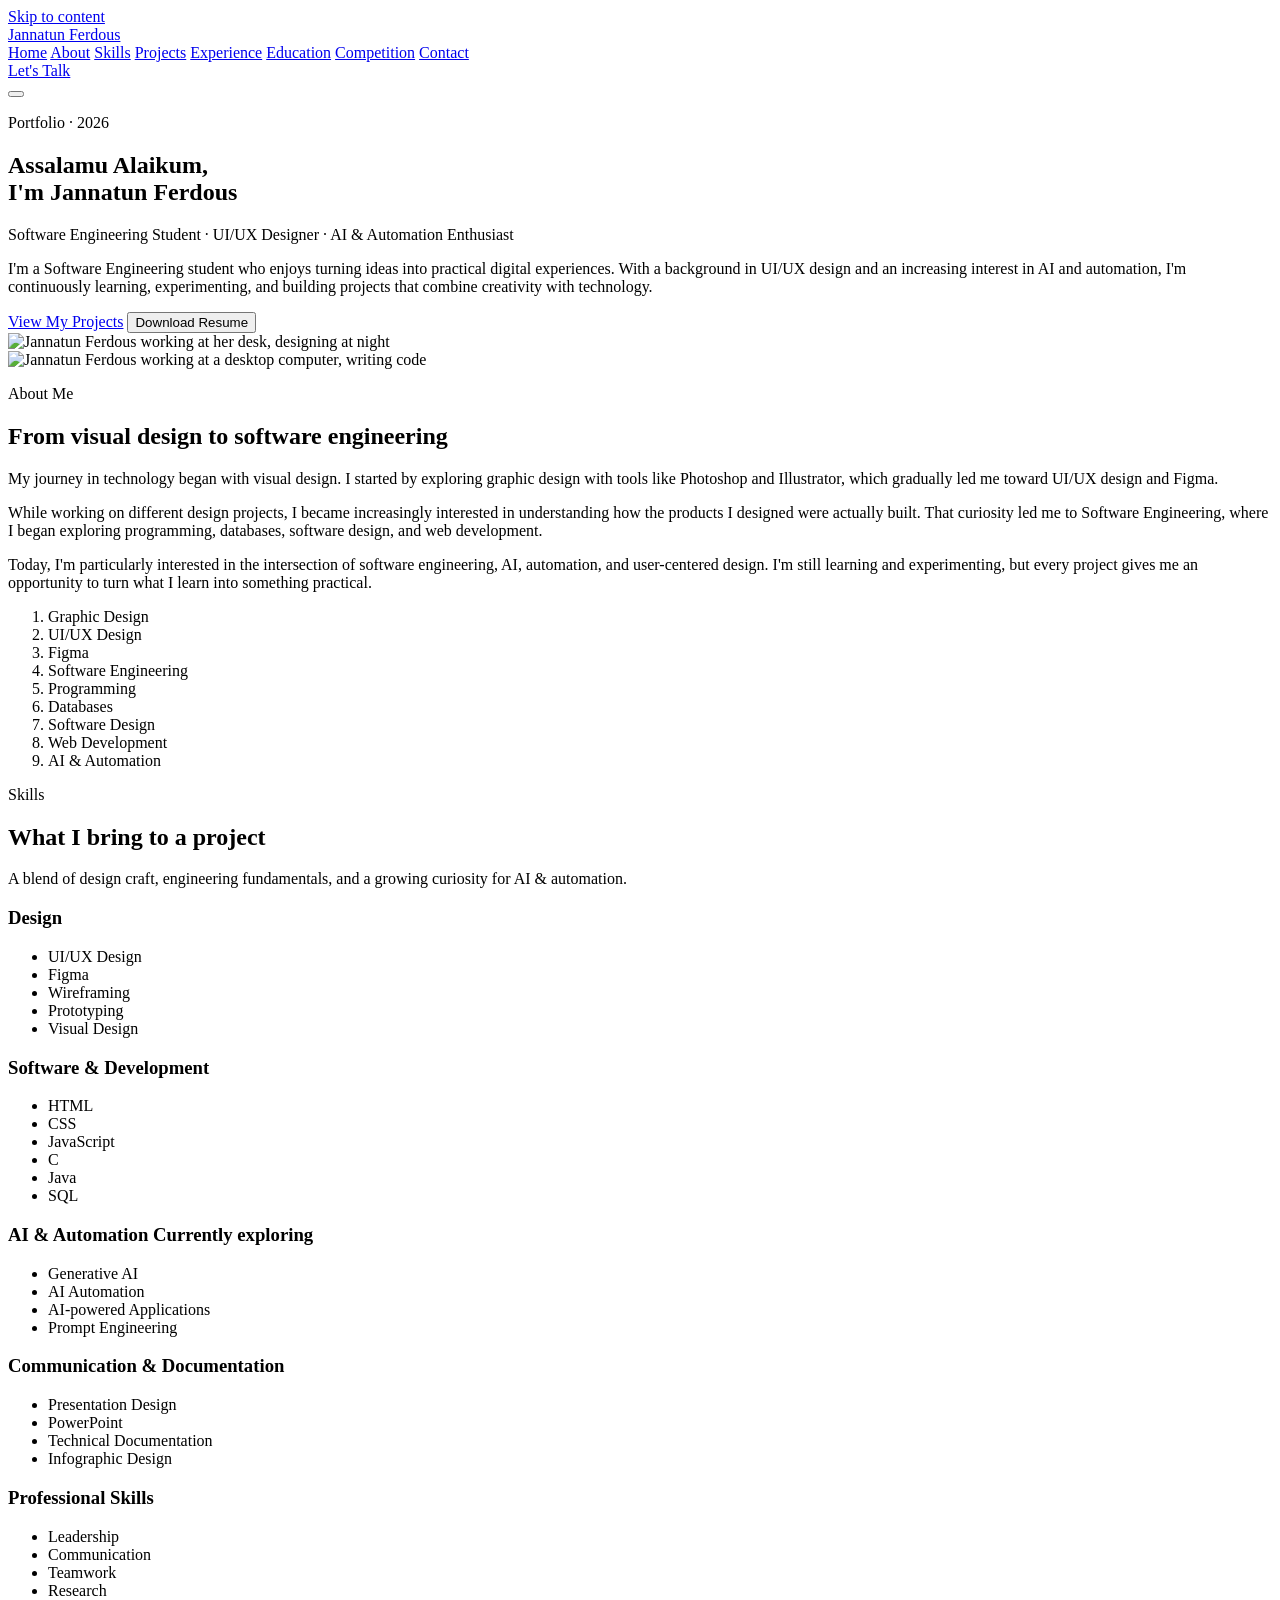
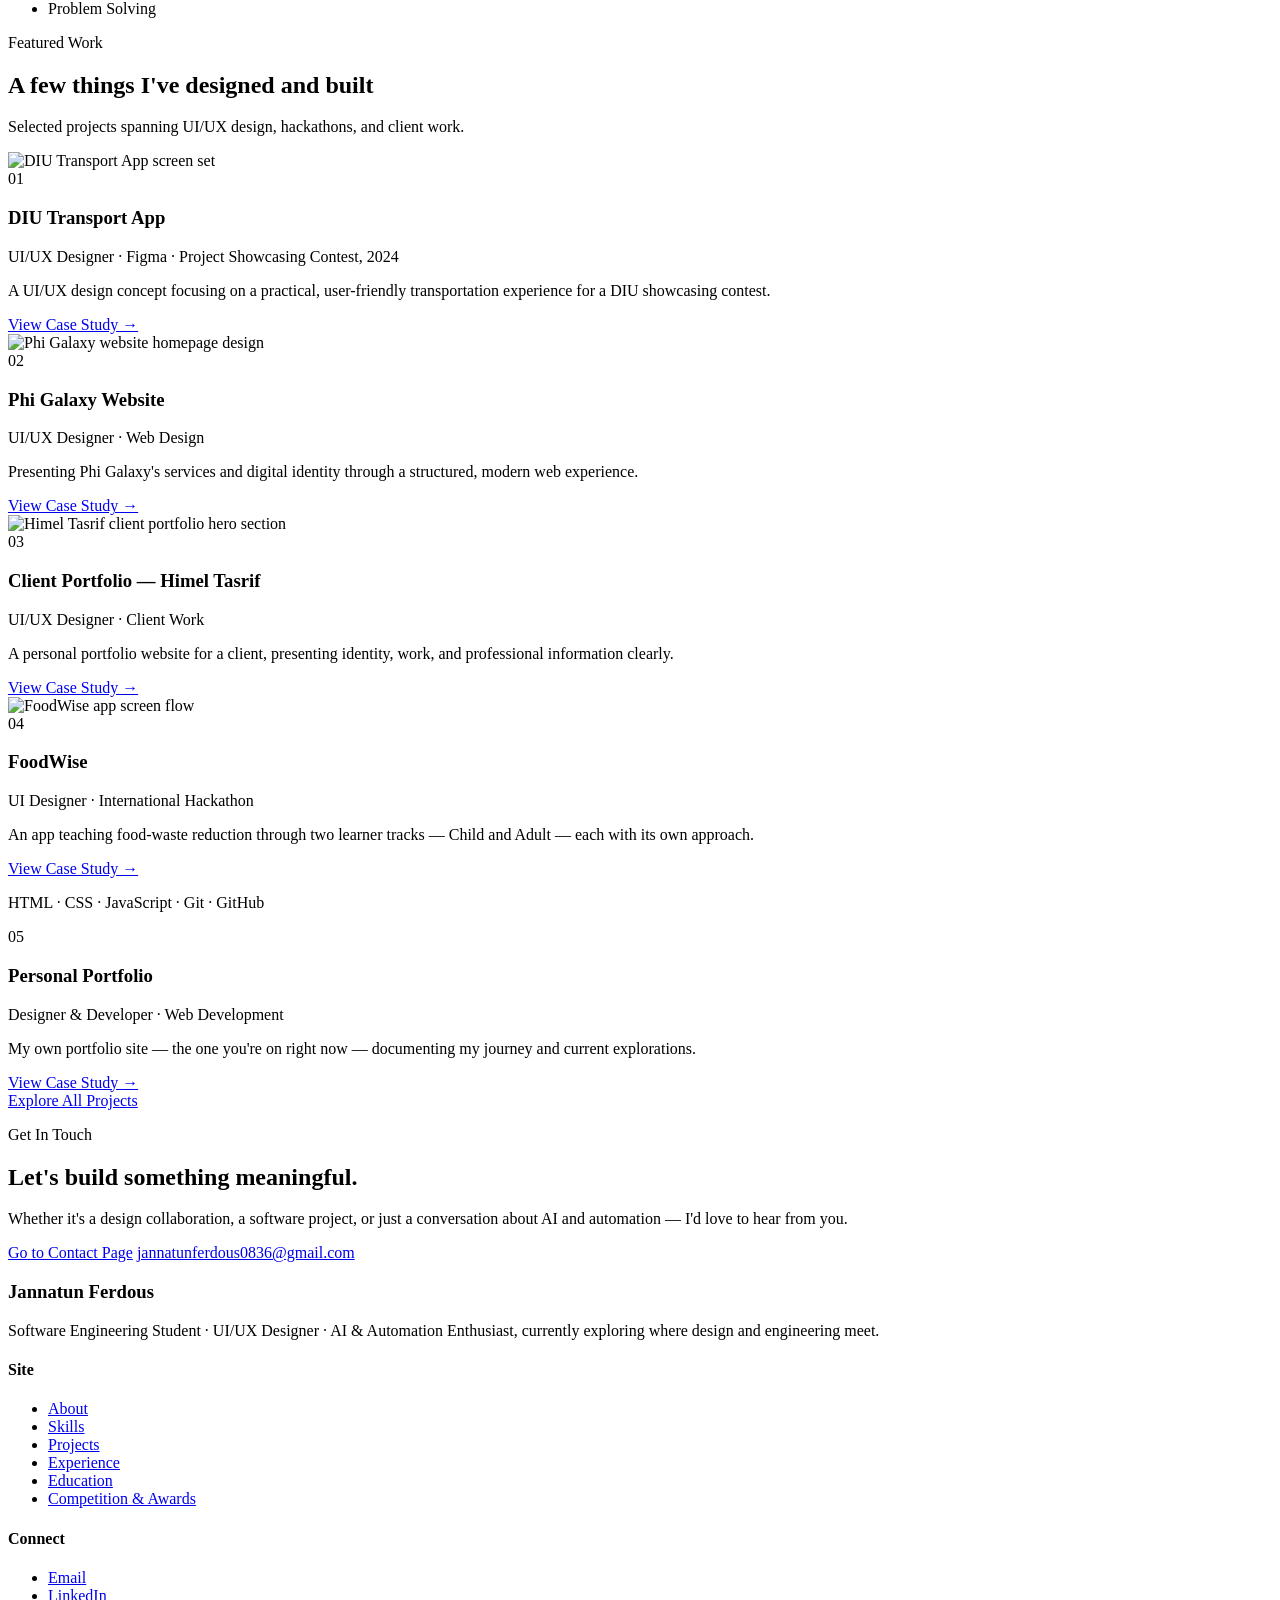
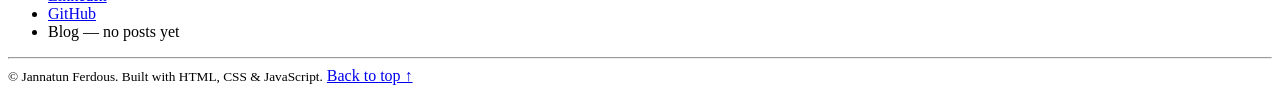
==== index.html @ 32eac489 "Add semantic HTML structure for all pages" ====
<!DOCTYPE html>
<html lang="en">
<head>
<meta charset="UTF-8">
<meta name="viewport" content="width=device-width, initial-scale=1.0">
<title>Jannatun Ferdous — Software Engineering Student &amp; UI/UX Designer</title>
<meta name="description" content="Portfolio of Jannatun Ferdous — Software Engineering student, UI/UX designer, and AI &amp; automation enthusiast. Explore projects, experience, and education.">
<link rel="icon" href="data:,">
<link rel="preconnect" href="https://fonts.googleapis.com">
<link rel="preconnect" href="https://fonts.gstatic.com" crossorigin>
<link href="https://fonts.googleapis.com/css2?family=Fraunces:opsz,wght@9..144,400;9..144,500;9..144,600;9..144,700&family=Inter:wght@400;500;600;700&display=swap" rel="stylesheet">
<!-- <link rel="stylesheet" href="css/tokens.css"> -->
<!-- <link rel="stylesheet" href="css/base.css"> -->
<!-- <link rel="stylesheet" href="css/nav-footer.css"> -->
<!-- <link rel="stylesheet" href="css/home.css"> -->
</head>
<body>
<a class="skip-link" href="#main">Skip to content</a>

<header class="site-nav">
  <div class="nav-inner">
    <a class="nav-brand" href="index.html">
      <span class="moon-mark" aria-hidden="true"></span>
      Jannatun Ferdous
    </a>
    <nav class="nav-links" id="nav-links" aria-label="Primary">
      <a href="index.html" aria-current="page">Home</a>
      <a href="index.html#about">About</a>
      <a href="index.html#skills">Skills</a>
      <a href="pages/projects.html">Projects</a>
      <a href="pages/experience.html">Experience</a>
      <a href="pages/education.html">Education</a>
      <a href="pages/competition.html">Competition</a>
      <a href="pages/contact.html">Contact</a>
    </nav>
    <div class="nav-cta">
      <a class="btn btn-primary" href="pages/contact.html">Let's Talk</a>
    </div>
    <button class="nav-toggle" aria-expanded="false" aria-controls="nav-links" aria-label="Toggle menu">
      <span></span>
    </button>
  </div>
</header>

<main id="main">

  <!-- ============ HERO ============ -->
  <section class="hero">
    <div class="hero-glow" aria-hidden="true"></div>
    <div class="container hero-grid">
      <div class="hero-copy">
        <p class="eyebrow" data-reveal>Portfolio · 2026</p>
        <h1 data-reveal>
          Assalamu Alaikum,<br>
          I'm <span class="hero-name">Jannatun Ferdous</span>
        </h1>
        <p class="hero-title" data-reveal>
          Software Engineering Student <span class="dot" aria-hidden="true">·</span>
          UI/UX Designer <span class="dot" aria-hidden="true">·</span>
          AI &amp; Automation Enthusiast
        </p>
        <p class="hero-intro" data-reveal>
          I'm a Software Engineering student who enjoys turning ideas into practical digital
          experiences. With a background in UI/UX design and an increasing interest in AI and
          automation, I'm continuously learning, experimenting, and building projects that
          combine creativity with technology.
        </p>
        <div class="hero-cta" data-reveal>
          <a class="btn btn-primary" href="pages/projects.html">View My Projects</a>
          <button class="btn btn-secondary is-disabled" type="button" aria-disabled="true" title="Resume coming soon">
            Download Resume
          </button>
        </div>
      </div>
      <div class="hero-visual" data-reveal>
        <div class="hero-frame">
          <img src="assets/images/profile/hero-portrait.jpg" alt="Jannatun Ferdous working at her desk, designing at night">
        </div>
        <div class="hero-orbit" aria-hidden="true">
          <span class="phase phase-new"></span>
          <span class="phase phase-crescent"></span>
          <span class="phase phase-half"></span>
          <span class="phase phase-full"></span>
        </div>
      </div>
    </div>
  </section>

  <!-- ============ ABOUT ============ -->
  <section id="about" class="section-pad about">
    <div class="container about-grid">
      <div class="about-visual" data-reveal>
        <div class="about-frame">
          <img src="assets/images/profile/about-portrait.jpg" alt="Jannatun Ferdous working at a desktop computer, writing code">
        </div>
      </div>
      <div class="about-copy">
        <p class="eyebrow" data-reveal>About Me</p>
        <h2 data-reveal>From visual design to software engineering</h2>
        <p class="lede" data-reveal>
          My journey in technology began with visual design. I started by exploring graphic
          design with tools like Photoshop and Illustrator, which gradually led me toward
          UI/UX design and Figma.
        </p>
        <p data-reveal>
          While working on different design projects, I became increasingly interested in
          understanding how the products I designed were actually built. That curiosity led
          me to Software Engineering, where I began exploring programming, databases,
          software design, and web development.
        </p>
        <p data-reveal>
          Today, I'm particularly interested in the intersection of software engineering, AI,
          automation, and user-centered design. I'm still learning and experimenting, but
          every project gives me an opportunity to turn what I learn into something practical.
        </p>

        <ol class="journey-path" aria-label="My learning journey" data-reveal>
          <li>Graphic Design</li>
          <li>UI/UX Design</li>
          <li>Figma</li>
          <li>Software Engineering</li>
          <li>Programming</li>
          <li>Databases</li>
          <li>Software Design</li>
          <li>Web Development</li>
          <li>AI &amp; Automation</li>
        </ol>
      </div>
    </div>
  </section>

  <!-- ============ SKILLS ============ -->
  <section id="skills" class="section-pad skills">
    <div class="container">
      <div class="section-head" data-reveal>
        <p class="eyebrow">Skills</p>
        <h2>What I bring to a project</h2>
        <p>A blend of design craft, engineering fundamentals, and a growing curiosity for AI &amp; automation.</p>
      </div>

      <div class="skills-grid">
        <article class="skill-card card" data-reveal>
          <h3>Design</h3>
          <ul class="skill-tags">
            <li>UI/UX Design</li><li>Figma</li><li>Wireframing</li><li>Prototyping</li><li>Visual Design</li>
          </ul>
        </article>

        <article class="skill-card card" data-reveal>
          <h3>Software &amp; Development</h3>
          <ul class="skill-tags">
            <li>HTML</li><li>CSS</li><li>JavaScript</li><li>C</li><li>Java</li><li>SQL</li>
          </ul>
        </article>

        <article class="skill-card card skill-card--exploring" data-reveal>
          <h3>AI &amp; Automation <span class="tag">Currently exploring</span></h3>
          <ul class="skill-tags">
            <li>Generative AI</li><li>AI Automation</li><li>AI-powered Applications</li><li>Prompt Engineering</li>
          </ul>
        </article>

        <article class="skill-card card" data-reveal>
          <h3>Communication &amp; Documentation</h3>
          <ul class="skill-tags">
            <li>Presentation Design</li><li>PowerPoint</li><li>Technical Documentation</li><li>Infographic Design</li>
          </ul>
        </article>

        <article class="skill-card card" data-reveal>
          <h3>Professional Skills</h3>
          <ul class="skill-tags">
            <li>Leadership</li><li>Communication</li><li>Teamwork</li><li>Research</li><li>Problem Solving</li>
          </ul>
        </article>
      </div>
    </div>
  </section>

  <!-- ============ FEATURED PROJECTS ============ -->
  <section id="work" class="section-pad featured-work">
    <div class="container">
      <div class="section-head" data-reveal>
        <p class="eyebrow">Featured Work</p>
        <h2>A few things I've designed and built</h2>
        <p>Selected projects spanning UI/UX design, hackathons, and client work.</p>
      </div>

      <div class="work-list">

        <article class="work-row" data-reveal>
          <div class="work-row-visual">
            <img src="assets/images/projects/diu-transport-1.jpg" alt="DIU Transport App screen set">
          </div>
          <div class="work-row-copy">
            <span class="work-index">01</span>
            <h3>DIU Transport App</h3>
            <p class="work-meta">UI/UX Designer · Figma · Project Showcasing Contest, 2024</p>
            <p>A UI/UX design concept focusing on a practical, user-friendly transportation experience for a DIU showcasing contest.</p>
            <a class="btn-ghost" href="pages/project-details.html?id=diu-transport">View Case Study →</a>
          </div>
        </article>

        <article class="work-row work-row--reverse" data-reveal>
          <div class="work-row-visual">
            <img src="assets/images/projects/phi-galaxy-1.jpg" alt="Phi Galaxy website homepage design">
          </div>
          <div class="work-row-copy">
            <span class="work-index">02</span>
            <h3>Phi Galaxy Website</h3>
            <p class="work-meta">UI/UX Designer · Web Design</p>
            <p>Presenting Phi Galaxy's services and digital identity through a structured, modern web experience.</p>
            <a class="btn-ghost" href="pages/project-details.html?id=phi-galaxy">View Case Study →</a>
          </div>
        </article>

        <article class="work-row" data-reveal>
          <div class="work-row-visual">
            <img src="assets/images/projects/himel-1.jpg" alt="Himel Tasrif client portfolio hero section">
          </div>
          <div class="work-row-copy">
            <span class="work-index">03</span>
            <h3>Client Portfolio — Himel Tasrif</h3>
            <p class="work-meta">UI/UX Designer · Client Work</p>
            <p>A personal portfolio website for a client, presenting identity, work, and professional information clearly.</p>
            <a class="btn-ghost" href="pages/project-details.html?id=himel-tasrif">View Case Study →</a>
          </div>
        </article>

        <article class="work-row work-row--reverse" data-reveal>
          <div class="work-row-visual">
            <img src="assets/images/projects/foodwise-1.jpg" alt="FoodWise app screen flow">
          </div>
          <div class="work-row-copy">
            <span class="work-index">04</span>
            <h3>FoodWise</h3>
            <p class="work-meta">UI Designer · International Hackathon</p>
            <p>An app teaching food-waste reduction through two learner tracks — Child and Adult — each with its own approach.</p>
            <a class="btn-ghost" href="pages/project-details.html?id=foodwise">View Case Study →</a>
          </div>
        </article>

        <article class="work-row" data-reveal>
          <div class="work-row-visual work-row-visual--placeholder">
            <span class="moon-mark" aria-hidden="true"></span>
            <p>HTML · CSS · JavaScript · Git · GitHub</p>
          </div>
          <div class="work-row-copy">
            <span class="work-index">05</span>
            <h3>Personal Portfolio</h3>
            <p class="work-meta">Designer &amp; Developer · Web Development</p>
            <p>My own portfolio site — the one you're on right now — documenting my journey and current explorations.</p>
            <a class="btn-ghost" href="pages/project-details.html?id=personal-portfolio">View Case Study →</a>
          </div>
        </article>

      </div>

      <div class="work-cta" data-reveal>
        <a class="btn btn-secondary" href="pages/projects.html">Explore All Projects</a>
      </div>
    </div>
  </section>

  <!-- ============ CONTACT CTA ============ -->
  <section id="contact" class="section-pad contact-cta">
    <div class="container contact-cta-inner" data-reveal>
      <p class="eyebrow">Get In Touch</p>
      <h2>Let's build something meaningful.</h2>
      <p class="contact-cta-sub">
        Whether it's a design collaboration, a software project, or just a conversation about
        AI and automation — I'd love to hear from you.
      </p>
      <div class="contact-cta-actions">
        <a class="btn btn-primary" href="pages/contact.html">Go to Contact Page</a>
        <a class="btn btn-secondary" href="mailto:jannatunferdous0836@gmail.com">jannatunferdous0836@gmail.com</a>
      </div>
    </div>
  </section>

</main>

<footer class="site-footer">
  <div class="container">
    <div class="footer-grid">
      <div class="footer-brand">
        <h3>Jannatun Ferdous</h3>
        <p>Software Engineering Student · UI/UX Designer · AI &amp; Automation Enthusiast, currently exploring where design and engineering meet.</p>
      </div>
      <nav class="footer-col" aria-label="Site">
        <h4>Site</h4>
        <ul>
          <li><a href="index.html#about">About</a></li>
          <li><a href="index.html#skills">Skills</a></li>
          <li><a href="pages/projects.html">Projects</a></li>
          <li><a href="pages/experience.html">Experience</a></li>
          <li><a href="pages/education.html">Education</a></li>
          <li><a href="pages/competition.html">Competition &amp; Awards</a></li>
        </ul>
      </nav>
      <div class="footer-col">
        <h4>Connect</h4>
        <ul>
          <li><a href="mailto:jannatunferdous0836@gmail.com">Email</a></li>
          <li><a href="https://www.linkedin.com/in/jannatunferdous242/" target="_blank" rel="noopener">LinkedIn</a></li>
          <li><a href="https://github.com/jannatunlabs" target="_blank" rel="noopener">GitHub</a></li>
          <li><span class="tag" title="No blog posts have been published yet">Blog — no posts yet</span></li>
        </ul>
      </div>
    </div>
    <hr class="hairline">
    <div class="footer-bottom">
      <small>© <span data-year></span> Jannatun Ferdous. Built with HTML, CSS &amp; JavaScript.</small>
      <a href="#top" class="back-to-top" data-back-to-top>Back to top ↑</a>
    </div>
  </div>
</footer>

<!-- <script src="js/main.js"></script> -->
</body>
</html>
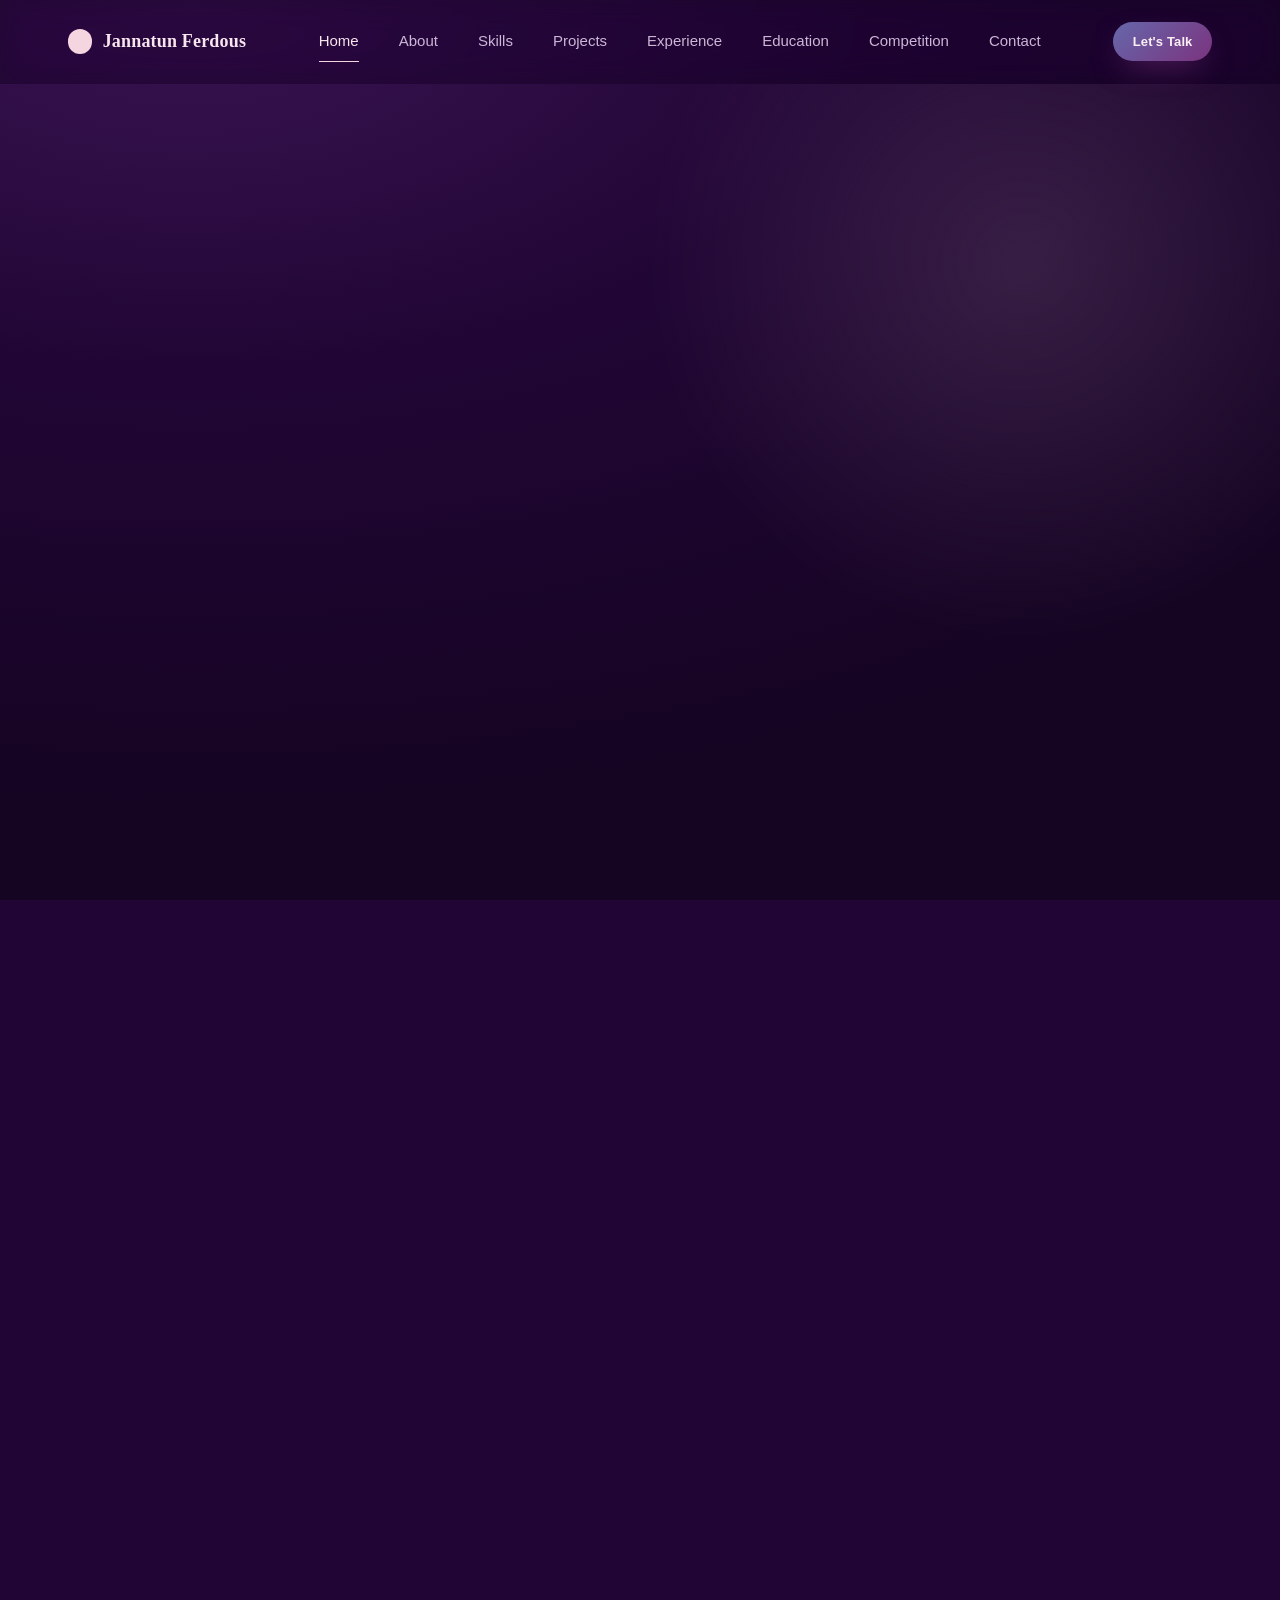
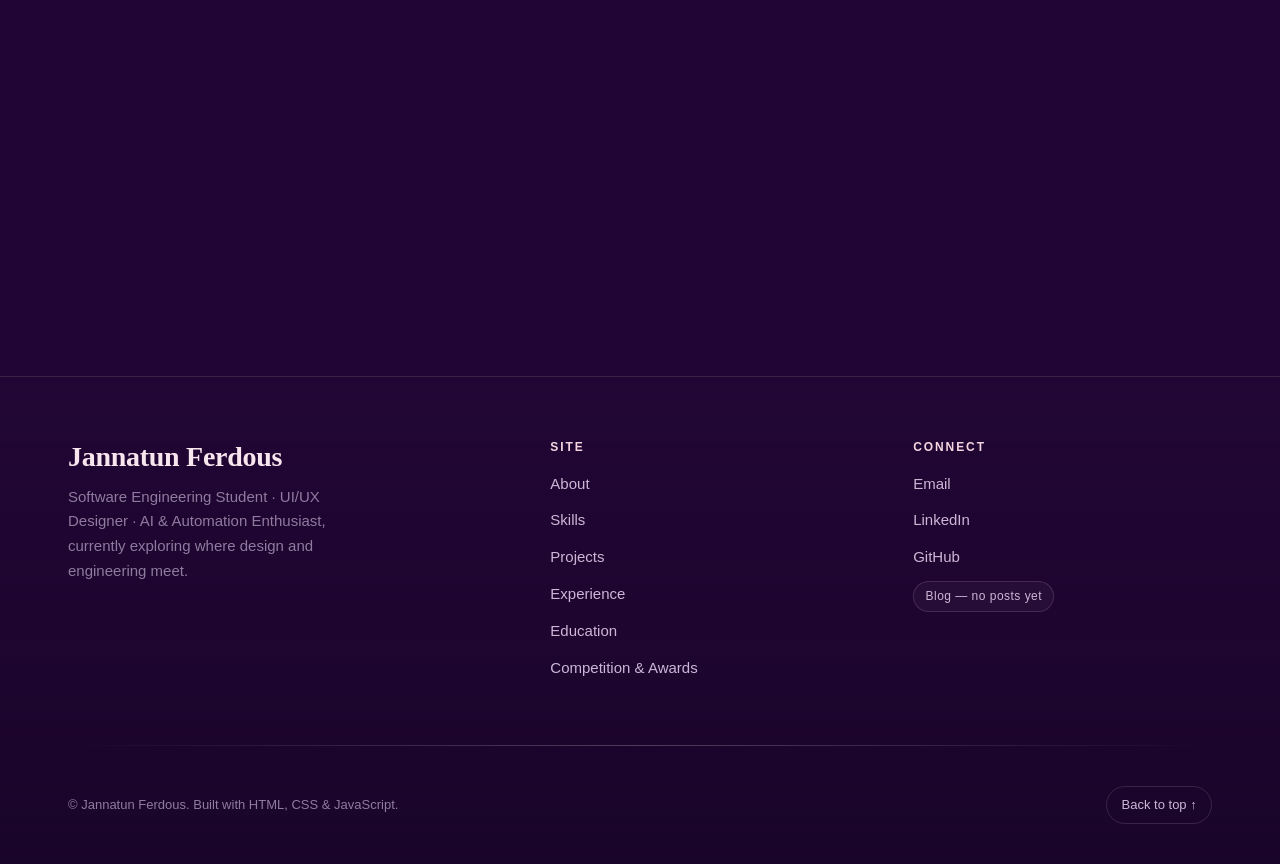
==== commit 08c4133d: "Add CSS styling and design system" ====
--- a/index.html
+++ b/index.html
@@ -9,10 +9,10 @@
 <link rel="preconnect" href="https://fonts.googleapis.com">
 <link rel="preconnect" href="https://fonts.gstatic.com" crossorigin>
 <link href="https://fonts.googleapis.com/css2?family=Fraunces:opsz,wght@9..144,400;9..144,500;9..144,600;9..144,700&family=Inter:wght@400;500;600;700&display=swap" rel="stylesheet">
-<!-- <link rel="stylesheet" href="css/tokens.css"> -->
-<!-- <link rel="stylesheet" href="css/base.css"> -->
-<!-- <link rel="stylesheet" href="css/nav-footer.css"> -->
-<!-- <link rel="stylesheet" href="css/home.css"> -->
+<link rel="stylesheet" href="css/tokens.css">
+<link rel="stylesheet" href="css/base.css">
+<link rel="stylesheet" href="css/nav-footer.css">
+<link rel="stylesheet" href="css/home.css">
 </head>
 <body>
 <a class="skip-link" href="#main">Skip to content</a>
--- a/css/tokens.css
+++ b/css/tokens.css
@@ -0,0 +1,99 @@
+/* ==========================================================================
+   DESIGN TOKENS — Jannatun Ferdous Portfolio
+   Palette: "Moon" — soft lavender-pink through deep night violet.
+   Signature motif: the moon's phases, waxing from new to full,
+   used as a quiet metaphor for a learning journey.
+   ========================================================================== */
+
+:root{
+  /* -- Core palette (from the Moon palette) -- */
+  --moon-blush:   #F5D5E0;   /* palest — high-emphasis text, glow */
+  --moon-periwinkle: #6667AB; /* mid — links, secondary accent */
+  --moon-orchid:  #7B337E;   /* primary accent — buttons, highlights */
+  --moon-plum:    #420D4B;   /* deep surface */
+  --moon-night:   #210635;   /* deepest — base background */
+
+  /* -- Derived neutrals (tinted, never pure gray) -- */
+  --ink-950: #150422;
+  --ink-900: #1c0630;
+  --ink-800: #26093f;
+  --ink-700: #331050;
+  --ink-600: #421a5e;
+  --hairline: rgba(245, 213, 224, 0.14);
+  --hairline-strong: rgba(245, 213, 224, 0.26);
+
+  /* -- Text -- */
+  --text-high: #F8E6EE;      /* headings */
+  --text-body: #CBB7D6;      /* body copy, tinted lavender-gray */
+  --text-muted: #8E7C9E;     /* captions, meta */
+  --text-on-accent: #FBEFF3;
+
+  /* -- Surfaces -- */
+  --bg-base: var(--moon-night);
+  --bg-raised: var(--ink-800);
+  --bg-card: rgba(66, 26, 94, 0.35);
+  --bg-card-hover: rgba(66, 26, 94, 0.55);
+
+  /* -- Gradients -- */
+  --gradient-atmosphere: radial-gradient(120% 90% at 15% 0%, #3a1352 0%, #210635 45%, #150422 100%);
+  --gradient-accent: linear-gradient(135deg, var(--moon-periwinkle) 0%, var(--moon-orchid) 100%);
+  --gradient-glow: radial-gradient(closest-side, rgba(245,213,224,0.35), rgba(245,213,224,0));
+  --gradient-hairline: linear-gradient(90deg, transparent, var(--hairline-strong), transparent);
+
+  /* -- Typography -- */
+  --font-display: "Fraunces", "Iowan Old Style", Georgia, serif;
+  --font-body: "Inter", -apple-system, BlinkMacSystemFont, "Segoe UI", sans-serif;
+
+  --fs-2xs: 0.75rem;
+  --fs-xs: 0.8125rem;
+  --fs-sm: 0.9375rem;
+  --fs-base: 1rem;
+  --fs-md: 1.125rem;
+  --fs-lg: 1.375rem;
+  --fs-xl: 1.75rem;
+  --fs-2xl: 2.25rem;
+  --fs-3xl: 3rem;
+  --fs-4xl: clamp(2.75rem, 4vw + 1.5rem, 5rem);
+  --fs-5xl: clamp(3.5rem, 6vw + 1.5rem, 7rem);
+
+  /* -- Spacing scale -- */
+  --sp-3xs: 0.25rem;
+  --sp-2xs: 0.5rem;
+  --sp-xs: 0.75rem;
+  --sp-sm: 1rem;
+  --sp-md: 1.5rem;
+  --sp-lg: 2.5rem;
+  --sp-xl: 4rem;
+  --sp-2xl: 6rem;
+  --sp-3xl: 9rem;
+
+  /* -- Layout -- */
+  --container-w: 1240px;
+  --container-pad: clamp(1.25rem, 4vw, 3rem);
+  --nav-h: 84px;
+
+  /* -- Radius -- */
+  --radius-sm: 6px;
+  --radius-md: 14px;
+  --radius-lg: 24px;
+  --radius-pill: 999px;
+
+  /* -- Motion -- */
+  --ease-out: cubic-bezier(0.16, 1, 0.3, 1);
+  --dur-fast: 180ms;
+  --dur-med: 420ms;
+  --dur-slow: 800ms;
+
+  /* -- Shadow -- */
+  --shadow-card: 0 20px 60px -20px rgba(9, 2, 15, 0.65);
+  --shadow-glow: 0 0 80px -10px rgba(123, 51, 126, 0.45);
+}
+
+@media (prefers-reduced-motion: reduce){
+  *, *::before, *::after{
+    animation-duration: 0.001ms !important;
+    animation-iteration-count: 1 !important;
+    transition-duration: 0.001ms !important;
+    scroll-behavior: auto !important;
+  }
+}
--- a/css/base.css
+++ b/css/base.css
@@ -0,0 +1,201 @@
+/* ==========================================================================
+   BASE — reset, typography, layout primitives
+   ========================================================================== */
+
+*, *::before, *::after{ box-sizing: border-box; }
+html{
+  scroll-behavior: smooth;
+  scroll-padding-top: calc(var(--nav-h) + 16px);
+}
+body{
+  margin: 0;
+  background: var(--bg-base);
+  background-image: var(--gradient-atmosphere);
+  background-attachment: fixed;
+  color: var(--text-body);
+  font-family: var(--font-body);
+  font-size: var(--fs-base);
+  line-height: 1.65;
+  -webkit-font-smoothing: antialiased;
+  overflow-x: hidden;
+}
+img{ max-width: 100%; display: block; }
+a{ color: inherit; text-decoration: none; }
+ul, ol{ margin: 0; padding: 0; list-style: none; }
+button{ font: inherit; color: inherit; background: none; border: none; cursor: pointer; }
+h1, h2, h3, h4, h5{
+  font-family: var(--font-display);
+  color: var(--text-high);
+  font-weight: 600;
+  line-height: 1.12;
+  margin: 0;
+  letter-spacing: -0.01em;
+}
+p{ margin: 0; }
+svg{ display: block; }
+
+/* -- Focus visibility (accessibility) -- */
+:focus-visible{
+  outline: 2px solid var(--moon-blush);
+  outline-offset: 3px;
+  border-radius: 4px;
+}
+
+/* -- Selection -- */
+::selection{ background: var(--moon-orchid); color: var(--text-on-accent); }
+
+/* -- Skip link -- */
+.skip-link{
+  position: absolute;
+  left: -9999px;
+  top: 0;
+  background: var(--moon-blush);
+  color: var(--moon-night);
+  padding: 0.75rem 1.25rem;
+  z-index: 1000;
+  border-radius: 0 0 var(--radius-sm) 0;
+  font-weight: 600;
+}
+.skip-link:focus{ left: 0; }
+
+/* -- Layout primitives -- */
+.container{
+  width: 100%;
+  max-width: var(--container-w);
+  margin-inline: auto;
+  padding-inline: var(--container-pad);
+}
+section{ position: relative; }
+.section-pad{ padding-block: var(--sp-2xl); }
+@media (max-width: 720px){
+  .section-pad{ padding-block: var(--sp-xl); }
+}
+
+.eyebrow{
+  display: inline-flex;
+  align-items: center;
+  gap: 0.6em;
+  font-family: var(--font-body);
+  font-size: var(--fs-2xs);
+  letter-spacing: 0.22em;
+  text-transform: uppercase;
+  color: var(--moon-blush);
+  opacity: 0.85;
+  margin-bottom: var(--sp-sm);
+}
+.eyebrow::before{
+  content: "";
+  width: 22px;
+  height: 1px;
+  background: var(--moon-blush);
+  display: inline-block;
+}
+
+.section-head{
+  max-width: 640px;
+  margin-bottom: var(--sp-xl);
+}
+.section-head h2{ font-size: var(--fs-3xl); }
+.section-head p{ margin-top: var(--sp-sm); font-size: var(--fs-md); color: var(--text-body); }
+
+/* -- Buttons -- */
+.btn{
+  display: inline-flex;
+  align-items: center;
+  justify-content: center;
+  gap: 0.6em;
+  padding: 0.95em 1.9em;
+  border-radius: var(--radius-pill);
+  font-size: var(--fs-sm);
+  font-weight: 600;
+  letter-spacing: 0.01em;
+  white-space: nowrap;
+  transition: transform var(--dur-fast) var(--ease-out), box-shadow var(--dur-fast) var(--ease-out), background var(--dur-fast) var(--ease-out), border-color var(--dur-fast) var(--ease-out);
+}
+.btn-primary{
+  background: var(--gradient-accent);
+  color: var(--text-on-accent);
+  box-shadow: 0 12px 30px -10px rgba(123, 51, 126, 0.7);
+}
+.btn-primary:hover{ transform: translateY(-2px); box-shadow: 0 18px 40px -12px rgba(123, 51, 126, 0.85); }
+.btn-secondary{
+  background: transparent;
+  color: var(--text-high);
+  border: 1px solid var(--hairline-strong);
+}
+.btn-secondary:hover{ border-color: var(--moon-blush); background: rgba(245,213,224,0.06); transform: translateY(-2px); }
+.btn-secondary.is-disabled{
+  opacity: 0.45;
+  cursor: not-allowed;
+  pointer-events: none;
+}
+.btn-ghost{
+  color: var(--moon-blush);
+  padding: 0.4em 0;
+  border-bottom: 1px solid transparent;
+  border-radius: 0;
+}
+.btn-ghost:hover{ border-color: var(--moon-blush); }
+.btn-small{ padding: 0.7em 1.4em; font-size: var(--fs-xs); }
+
+/* -- Card -- */
+.card{
+  background: var(--bg-card);
+  border: 1px solid var(--hairline);
+  border-radius: var(--radius-md);
+  backdrop-filter: blur(6px);
+  transition: transform var(--dur-med) var(--ease-out), border-color var(--dur-fast) var(--ease-out), background var(--dur-fast) var(--ease-out);
+}
+
+/* -- Tag / chip -- */
+.tag{
+  display: inline-flex;
+  align-items: center;
+  padding: 0.4em 0.95em;
+  border-radius: var(--radius-pill);
+  border: 1px solid var(--hairline);
+  font-size: var(--fs-2xs);
+  letter-spacing: 0.04em;
+  color: var(--text-body);
+  background: rgba(245,213,224,0.04);
+}
+
+/* -- Scroll reveal -- */
+[data-reveal]{
+  opacity: 0;
+  transform: translateY(24px);
+  transition: opacity var(--dur-slow) var(--ease-out), transform var(--dur-slow) var(--ease-out);
+}
+[data-reveal].is-visible{ opacity: 1; transform: translateY(0); }
+@media (prefers-reduced-motion: reduce){
+  [data-reveal]{ opacity: 1; transform: none; }
+}
+
+/* -- Visually hidden (screen-reader only) -- */
+.sr-only{
+  position: absolute;
+  width: 1px; height: 1px;
+  padding: 0; margin: -1px;
+  overflow: hidden;
+  clip: rect(0,0,0,0);
+  white-space: nowrap;
+  border: 0;
+}
+
+/* -- Divider -- */
+.hairline{
+  height: 1px;
+  background: var(--gradient-hairline);
+  border: none;
+  margin: 0;
+}
+
+/* -- Moon phase mark (signature decorative element) -- */
+.moon-mark{
+  --phase: 50%;
+  width: 1em; height: 1em;
+  border-radius: 50%;
+  background: var(--moon-blush);
+  box-shadow: inset var(--phase) 0 0 0 var(--moon-night);
+  flex-shrink: 0;
+}
--- a/css/nav-footer.css
+++ b/css/nav-footer.css
@@ -0,0 +1,165 @@
+/* ==========================================================================
+   NAVIGATION
+   ========================================================================== */
+.site-nav{
+  position: sticky;
+  top: 0;
+  z-index: 500;
+  height: var(--nav-h);
+  display: flex;
+  align-items: center;
+  background: rgba(21, 4, 34, 0.55);
+  backdrop-filter: blur(14px) saturate(140%);
+  border-bottom: 1px solid transparent;
+  transition: border-color var(--dur-fast) var(--ease-out), background var(--dur-fast) var(--ease-out);
+}
+.site-nav.is-scrolled{
+  border-bottom-color: var(--hairline);
+  background: rgba(21, 4, 34, 0.86);
+}
+.nav-inner{
+  width: 100%;
+  max-width: var(--container-w);
+  margin-inline: auto;
+  padding-inline: var(--container-pad);
+  display: flex;
+  align-items: center;
+  justify-content: space-between;
+  gap: var(--sp-md);
+}
+.nav-brand{
+  display: flex;
+  align-items: center;
+  gap: 0.65rem;
+  font-family: var(--font-display);
+  font-size: var(--fs-md);
+  color: var(--text-high);
+  font-weight: 600;
+  letter-spacing: 0.01em;
+}
+.nav-brand .moon-mark{ width: 1.35em; height: 1.35em; box-shadow: inset 34% 0 0 0 var(--moon-night); }
+
+.nav-links{
+  display: flex;
+  align-items: center;
+  gap: var(--sp-lg);
+}
+.nav-links a{
+  position: relative;
+  font-size: var(--fs-sm);
+  color: var(--text-body);
+  padding-block: 0.4rem;
+  transition: color var(--dur-fast) var(--ease-out);
+}
+.nav-links a::after{
+  content: "";
+  position: absolute;
+  left: 0; right: 100%;
+  bottom: -2px;
+  height: 1px;
+  background: var(--moon-blush);
+  transition: right var(--dur-med) var(--ease-out);
+}
+.nav-links a:hover, .nav-links a[aria-current="page"]{ color: var(--text-high); }
+.nav-links a:hover::after, .nav-links a[aria-current="page"]::after{ right: 0; }
+
+.nav-cta{ display: flex; align-items: center; gap: var(--sp-sm); }
+.nav-cta .btn{ padding: 0.7em 1.5em; font-size: var(--fs-xs); }
+
+.nav-toggle{
+  display: none;
+  width: 42px; height: 42px;
+  align-items: center;
+  justify-content: center;
+  border-radius: 50%;
+  border: 1px solid var(--hairline);
+}
+.nav-toggle span, .nav-toggle span::before, .nav-toggle span::after{
+  content: "";
+  display: block;
+  width: 18px; height: 1.5px;
+  background: var(--text-high);
+  position: relative;
+  transition: transform var(--dur-fast) var(--ease-out), opacity var(--dur-fast) var(--ease-out);
+}
+.nav-toggle span::before{ position: absolute; top: -6px; }
+.nav-toggle span::after{ position: absolute; top: 6px; }
+.nav-toggle[aria-expanded="true"] span{ background: transparent; }
+.nav-toggle[aria-expanded="true"] span::before{ top: 0; transform: rotate(45deg); }
+.nav-toggle[aria-expanded="true"] span::after{ top: 0; transform: rotate(-45deg); }
+
+@media (max-width: 900px){
+  .nav-links{
+    position: fixed;
+    inset: var(--nav-h) 0 0 0;
+    flex-direction: column;
+    justify-content: flex-start;
+    padding: var(--sp-xl) var(--container-pad);
+    gap: var(--sp-lg);
+    background: linear-gradient(180deg, #1c0630 0%, #150422 100%);
+    transform: translateY(-8px);
+    opacity: 0;
+    pointer-events: none;
+    transition: opacity var(--dur-med) var(--ease-out), transform var(--dur-med) var(--ease-out);
+  }
+  .nav-links a{ font-size: var(--fs-xl); font-family: var(--font-display); }
+  .nav-links.is-open{ opacity: 1; transform: translateY(0); pointer-events: auto; }
+  .nav-cta{ display: none; }
+  .nav-toggle{ display: flex; }
+}
+
+/* ==========================================================================
+   FOOTER
+   ========================================================================== */
+.site-footer{
+  border-top: 1px solid var(--hairline);
+  padding-block: var(--sp-xl) var(--sp-lg);
+  margin-top: var(--sp-2xl);
+  background: linear-gradient(180deg, transparent, rgba(21,4,34,0.6));
+}
+.footer-grid{
+  display: grid;
+  grid-template-columns: 1.4fr 1fr 1fr;
+  gap: var(--sp-xl);
+  padding-bottom: var(--sp-xl);
+}
+.footer-brand h3{ font-size: var(--fs-xl); margin-bottom: var(--sp-xs); }
+.footer-brand p{ max-width: 34ch; color: var(--text-muted); font-size: var(--fs-sm); }
+.footer-col h4{
+  font-family: var(--font-body);
+  font-size: var(--fs-2xs);
+  letter-spacing: 0.16em;
+  text-transform: uppercase;
+  color: var(--moon-blush);
+  margin-bottom: var(--sp-sm);
+  font-weight: 600;
+}
+.footer-col ul{ display: flex; flex-direction: column; gap: 0.65rem; }
+.footer-col a{ color: var(--text-body); font-size: var(--fs-sm); transition: color var(--dur-fast); }
+.footer-col a:hover{ color: var(--moon-blush); }
+.footer-bottom{
+  display: flex;
+  align-items: center;
+  justify-content: space-between;
+  padding-top: var(--sp-lg);
+  gap: var(--sp-md);
+  flex-wrap: wrap;
+}
+.footer-bottom small{ color: var(--text-muted); font-size: var(--fs-xs); }
+.back-to-top{
+  display: inline-flex;
+  align-items: center;
+  gap: 0.5em;
+  color: var(--text-body);
+  font-size: var(--fs-xs);
+  border: 1px solid var(--hairline);
+  border-radius: var(--radius-pill);
+  padding: 0.55em 1.1em;
+  transition: border-color var(--dur-fast), color var(--dur-fast), transform var(--dur-fast);
+}
+.back-to-top:hover{ border-color: var(--moon-blush); color: var(--moon-blush); transform: translateY(-2px); }
+
+@media (max-width: 720px){
+  .footer-grid{ grid-template-columns: 1fr; gap: var(--sp-lg); }
+  .footer-bottom{ flex-direction: column; align-items: flex-start; }
+}
--- a/css/home.css
+++ b/css/home.css
@@ -0,0 +1,256 @@
+/* ==========================================================================
+   HOME PAGE
+   ========================================================================== */
+
+/* ---- Hero ---- */
+.hero{
+  position: relative;
+  padding-top: clamp(3rem, 6vw, 5.5rem);
+  padding-bottom: var(--sp-2xl);
+  overflow: hidden;
+}
+.hero-glow{
+  position: absolute;
+  top: -20%;
+  right: -10%;
+  width: 60vw;
+  height: 60vw;
+  max-width: 900px;
+  max-height: 900px;
+  background: var(--gradient-glow);
+  opacity: 0.35;
+  filter: blur(10px);
+  pointer-events: none;
+}
+.hero-grid{
+  display: grid;
+  grid-template-columns: 1.15fr 0.85fr;
+  gap: var(--sp-xl);
+  align-items: center;
+  position: relative;
+}
+.hero-copy h1{
+  font-size: var(--fs-5xl);
+  max-width: 14ch;
+}
+.hero-name{
+  background: var(--gradient-accent);
+  -webkit-background-clip: text;
+  background-clip: text;
+  color: transparent;
+}
+.hero-title{
+  margin-top: var(--sp-md);
+  font-size: var(--fs-md);
+  color: var(--moon-blush);
+  font-weight: 500;
+  display: flex;
+  flex-wrap: wrap;
+  gap: 0.4em;
+}
+.hero-title .dot{ opacity: 0.5; }
+.hero-intro{
+  margin-top: var(--sp-md);
+  max-width: 52ch;
+  font-size: var(--fs-md);
+}
+.hero-cta{
+  margin-top: var(--sp-lg);
+  display: flex;
+  gap: var(--sp-sm);
+  flex-wrap: wrap;
+}
+
+.hero-visual{ position: relative; }
+.hero-frame{
+  position: relative;
+  border-radius: var(--radius-lg);
+  overflow: hidden;
+  aspect-ratio: 1 / 1.08;
+  border: 1px solid var(--hairline-strong);
+  box-shadow: var(--shadow-card), var(--shadow-glow);
+}
+.hero-frame img{ width: 100%; height: 100%; object-fit: cover; }
+.hero-frame::after{
+  content: "";
+  position: absolute; inset: 0;
+  background: linear-gradient(180deg, rgba(33,6,53,0) 40%, rgba(21,4,34,0.75) 100%);
+}
+.hero-orbit{
+  position: absolute;
+  bottom: -18px;
+  left: -18px;
+  display: flex;
+  gap: 10px;
+  background: rgba(21,4,34,0.75);
+  border: 1px solid var(--hairline);
+  border-radius: var(--radius-pill);
+  padding: 10px 14px;
+  backdrop-filter: blur(10px);
+}
+.phase{
+  width: 14px; height: 14px;
+  border-radius: 50%;
+  background: var(--moon-blush);
+}
+.phase-new{ background: var(--ink-700); box-shadow: inset 0 0 0 1px var(--hairline-strong); }
+.phase-crescent{ background: linear-gradient(90deg, var(--ink-700) 55%, var(--moon-blush) 55%); }
+.phase-half{ background: linear-gradient(90deg, var(--ink-700) 50%, var(--moon-blush) 50%); }
+.phase-full{ background: var(--moon-blush); }
+
+@media (max-width: 980px){
+  .hero-grid{ grid-template-columns: 1fr; }
+  .hero-visual{ order: -1; max-width: 380px; margin-inline: auto; }
+}
+
+/* ---- About ---- */
+.about-grid{
+  display: grid;
+  grid-template-columns: 0.8fr 1.2fr;
+  gap: var(--sp-2xl);
+  align-items: center;
+}
+.about-frame{
+  border-radius: var(--radius-lg);
+  overflow: hidden;
+  border: 1px solid var(--hairline);
+  aspect-ratio: 1/1;
+}
+.about-frame img{ width: 100%; height: 100%; object-fit: cover; }
+.about-copy h2{ font-size: var(--fs-3xl); margin-bottom: var(--sp-md); max-width: 16ch; }
+.about-copy .lede{ font-size: var(--fs-md); color: var(--text-high); }
+.about-copy p + p{ margin-top: var(--sp-sm); }
+
+.journey-path{
+  margin-top: var(--sp-lg);
+  display: flex;
+  flex-wrap: wrap;
+  gap: 0.6rem;
+  counter-reset: step;
+}
+.journey-path li{
+  counter-increment: step;
+  font-size: var(--fs-xs);
+  color: var(--text-body);
+  border: 1px solid var(--hairline);
+  border-radius: var(--radius-pill);
+  padding: 0.5em 0.9em 0.5em 0.6em;
+  display: flex;
+  align-items: center;
+  gap: 0.5em;
+}
+.journey-path li::before{
+  content: counter(step);
+  display: inline-flex;
+  align-items: center;
+  justify-content: center;
+  width: 1.4em; height: 1.4em;
+  border-radius: 50%;
+  background: var(--gradient-accent);
+  color: var(--text-on-accent);
+  font-size: 0.75em;
+  font-weight: 700;
+}
+
+@media (max-width: 860px){
+  .about-grid{ grid-template-columns: 1fr; }
+  .about-frame{ max-width: 320px; margin-inline: auto; }
+}
+
+/* ---- Skills ---- */
+.skills-grid{
+  display: grid;
+  grid-template-columns: repeat(3, 1fr);
+  gap: var(--sp-md);
+}
+.skill-card{
+  padding: var(--sp-lg);
+}
+.skill-card:hover{ transform: translateY(-4px); border-color: var(--hairline-strong); background: var(--bg-card-hover); }
+.skill-card h3{
+  font-size: var(--fs-md);
+  margin-bottom: var(--sp-md);
+  display: flex;
+  align-items: center;
+  gap: var(--sp-xs);
+  flex-wrap: wrap;
+}
+.skill-card--exploring{ border-color: rgba(123,51,126,0.5); }
+.skill-tags{ display: flex; flex-wrap: wrap; gap: 0.5rem; }
+.skill-tags li{
+  font-size: var(--fs-xs);
+  color: var(--text-body);
+  border: 1px solid var(--hairline);
+  border-radius: var(--radius-pill);
+  padding: 0.4em 0.85em;
+}
+
+@media (max-width: 900px){
+  .skills-grid{ grid-template-columns: repeat(2, 1fr); }
+}
+@media (max-width: 600px){
+  .skills-grid{ grid-template-columns: 1fr; }
+}
+
+/* ---- Featured work (editorial rows) ---- */
+.work-list{ display: flex; flex-direction: column; gap: var(--sp-2xl); }
+.work-row{
+  display: grid;
+  grid-template-columns: 1.1fr 0.9fr;
+  gap: var(--sp-xl);
+  align-items: center;
+}
+.work-row--reverse{ direction: rtl; }
+.work-row--reverse > *{ direction: ltr; }
+.work-row-visual{
+  border-radius: var(--radius-lg);
+  overflow: hidden;
+  border: 1px solid var(--hairline);
+  aspect-ratio: 16/11;
+  transition: border-color var(--dur-fast);
+}
+.work-row-visual img{ width: 100%; height: 100%; object-fit: cover; transition: transform var(--dur-slow) var(--ease-out); }
+.work-row:hover .work-row-visual img{ transform: scale(1.04); }
+.work-row:hover .work-row-visual{ border-color: var(--hairline-strong); }
+.work-row-visual--placeholder{
+  display: flex;
+  flex-direction: column;
+  align-items: center;
+  justify-content: center;
+  gap: var(--sp-sm);
+  background: var(--gradient-accent);
+  text-align: center;
+  padding: var(--sp-lg);
+}
+.work-row-visual--placeholder .moon-mark{ width: 2.5em; height: 2.5em; box-shadow: inset 34% 0 0 0 var(--moon-plum); }
+.work-row-visual--placeholder p{ color: var(--text-on-accent); font-size: var(--fs-xs); letter-spacing: 0.04em; }
+
+.work-index{
+  font-family: var(--font-display);
+  font-size: var(--fs-sm);
+  color: var(--text-muted);
+  display: block;
+  margin-bottom: var(--sp-xs);
+}
+.work-row-copy h3{ font-size: var(--fs-2xl); margin-bottom: var(--sp-2xs); }
+.work-meta{ color: var(--moon-blush); font-size: var(--fs-xs); letter-spacing: 0.02em; margin-bottom: var(--sp-sm); }
+.work-row-copy p:not(.work-meta){ max-width: 46ch; margin-bottom: var(--sp-md); }
+
+.work-cta{ margin-top: var(--sp-xl); text-align: center; }
+
+@media (max-width: 900px){
+  .work-row, .work-row--reverse{ grid-template-columns: 1fr; direction: ltr; }
+}
+
+/* ---- Contact CTA ---- */
+.contact-cta{ text-align: center; }
+.contact-cta-inner{ max-width: 760px; margin-inline: auto; }
+.contact-cta h2{ font-size: var(--fs-4xl); }
+.contact-cta-sub{ margin-top: var(--sp-md); font-size: var(--fs-md); max-width: 50ch; margin-inline: auto; }
+.contact-cta-actions{
+  margin-top: var(--sp-lg);
+  display: flex;
+  gap: var(--sp-sm);
+  justify-content: center;
+  flex-wrap: wrap;
+}
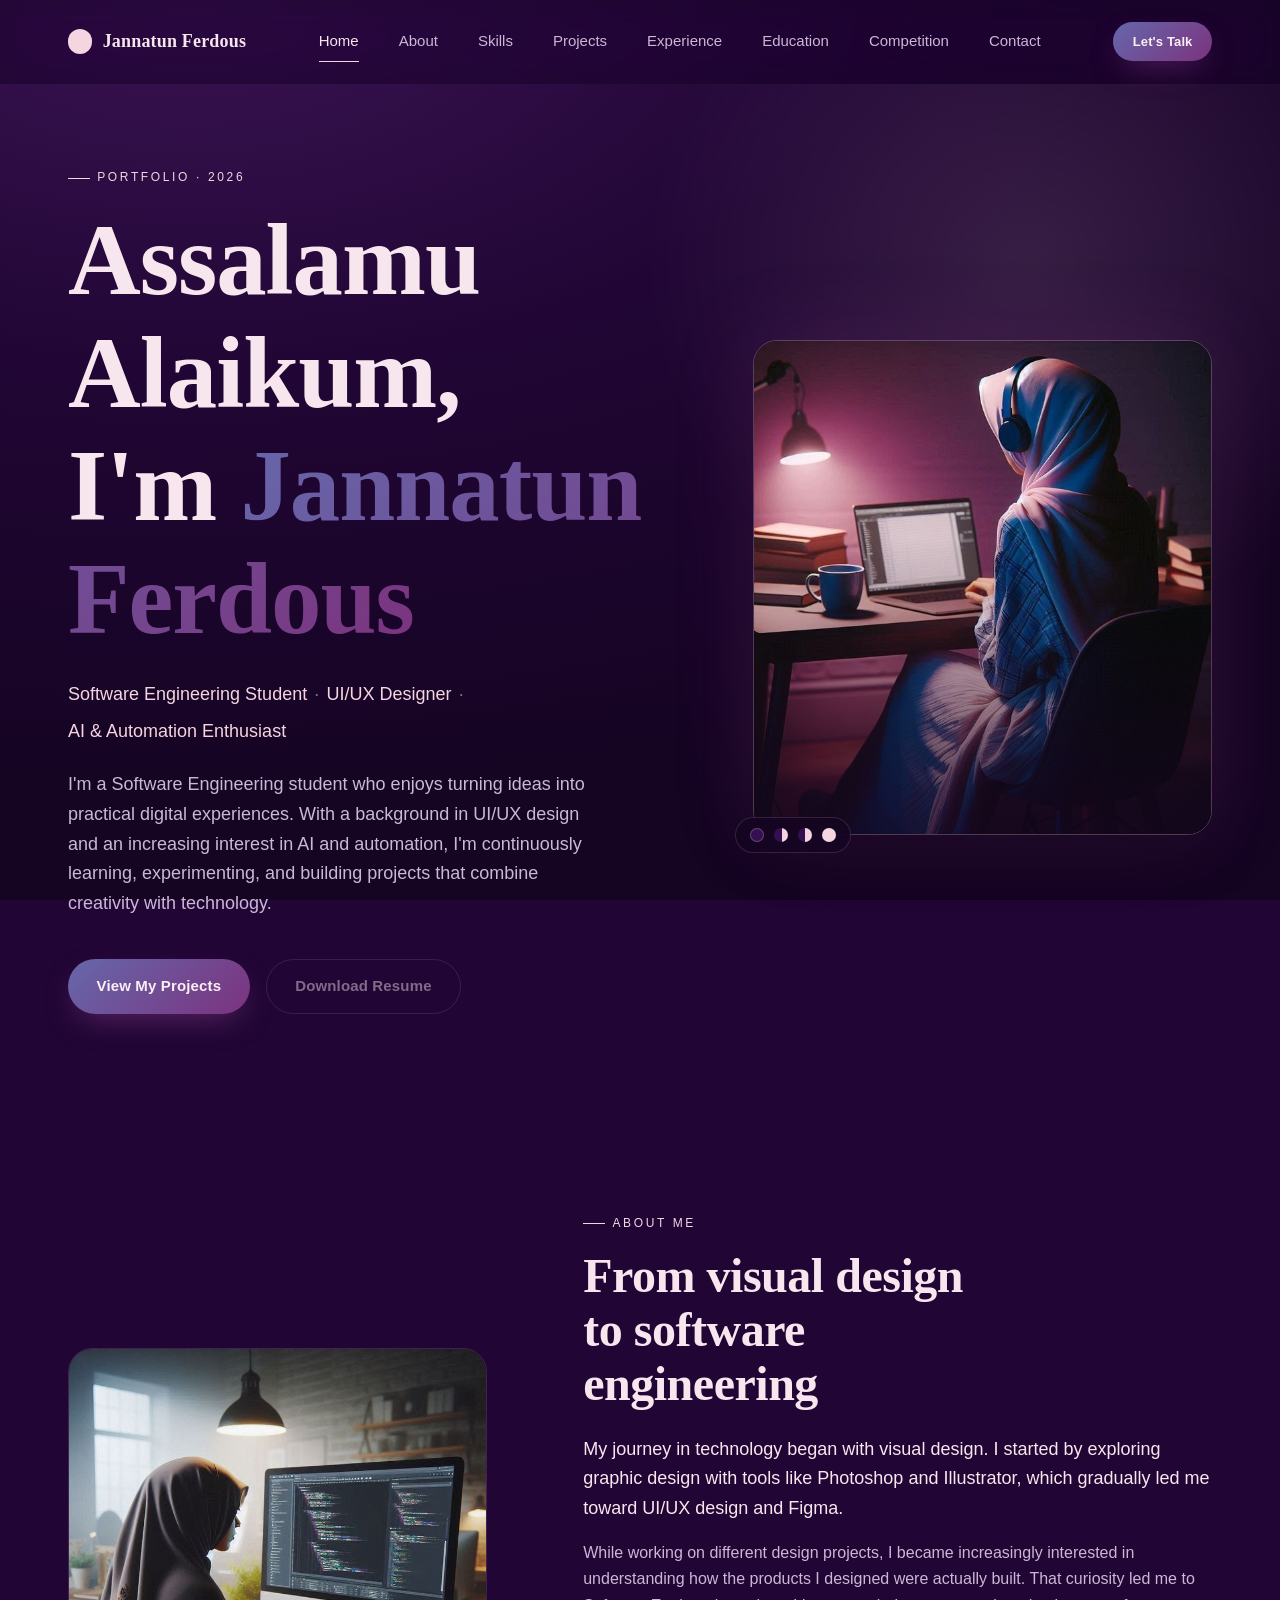
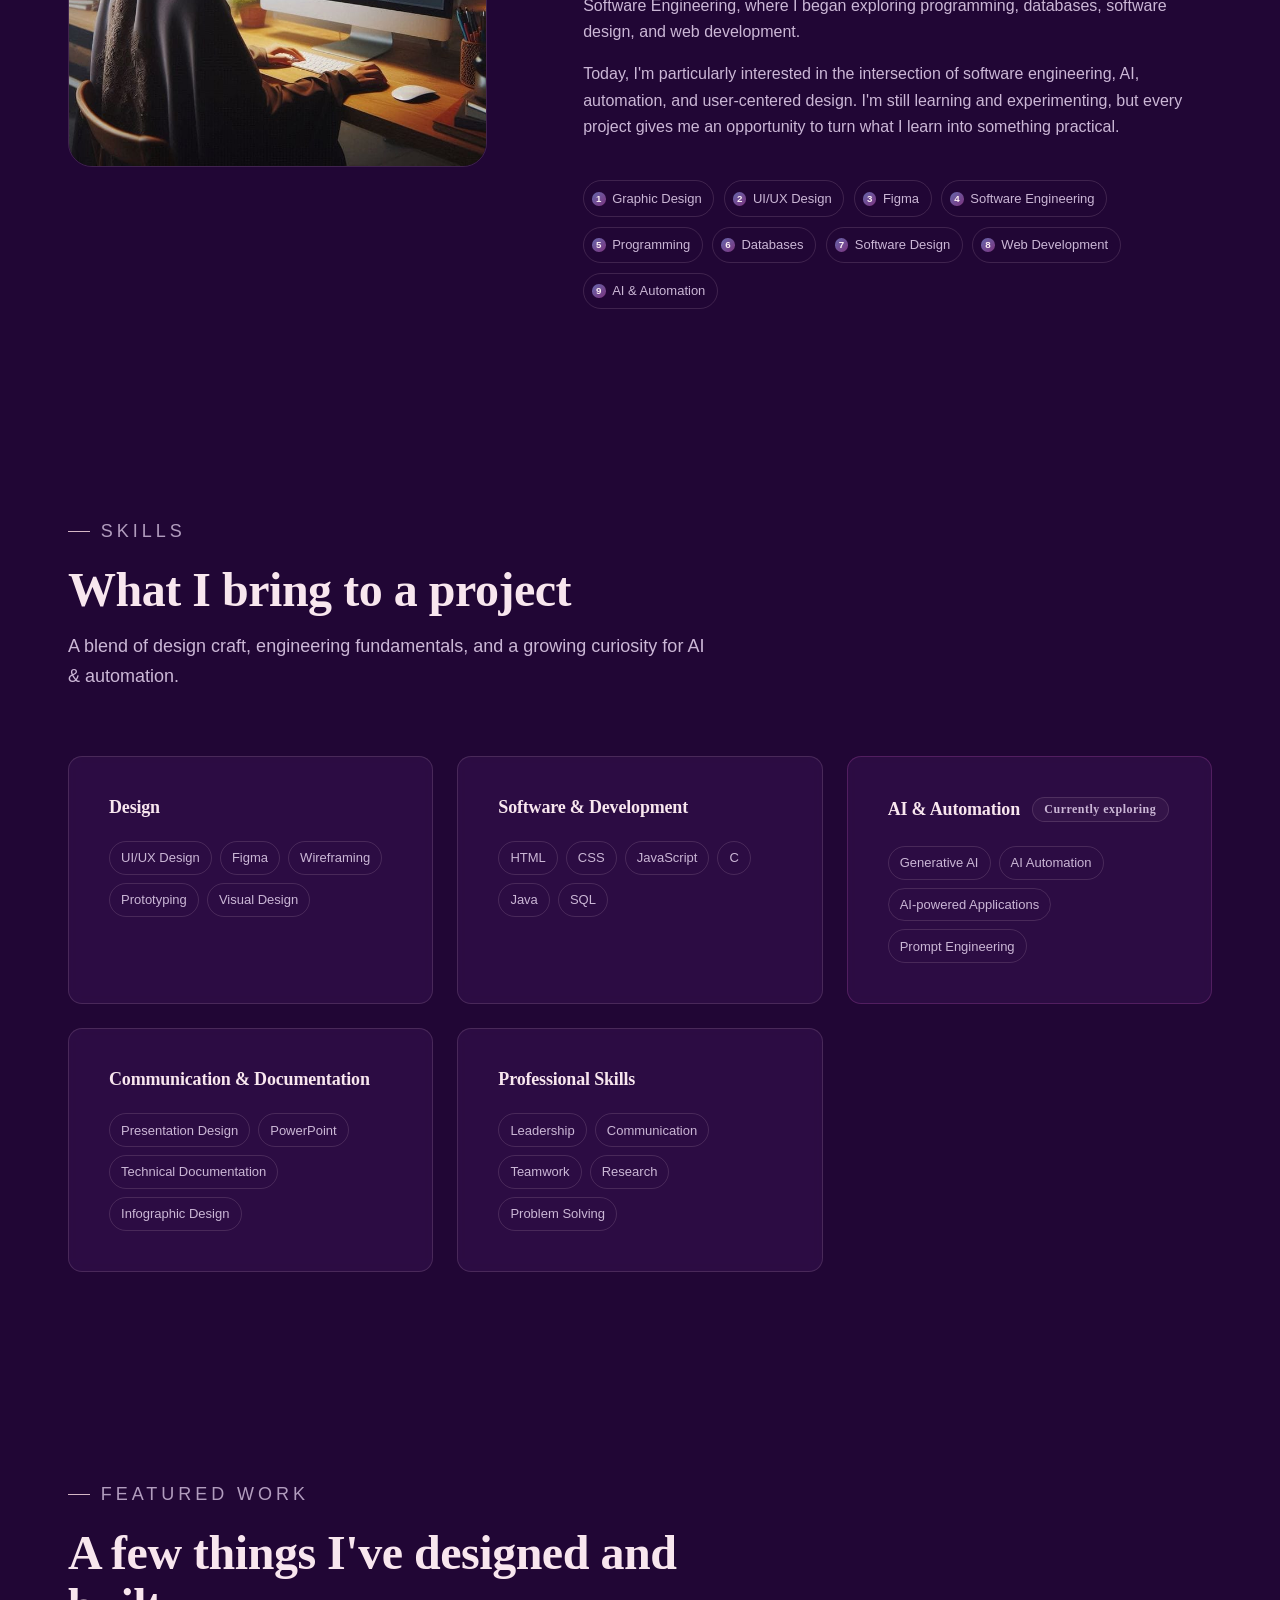
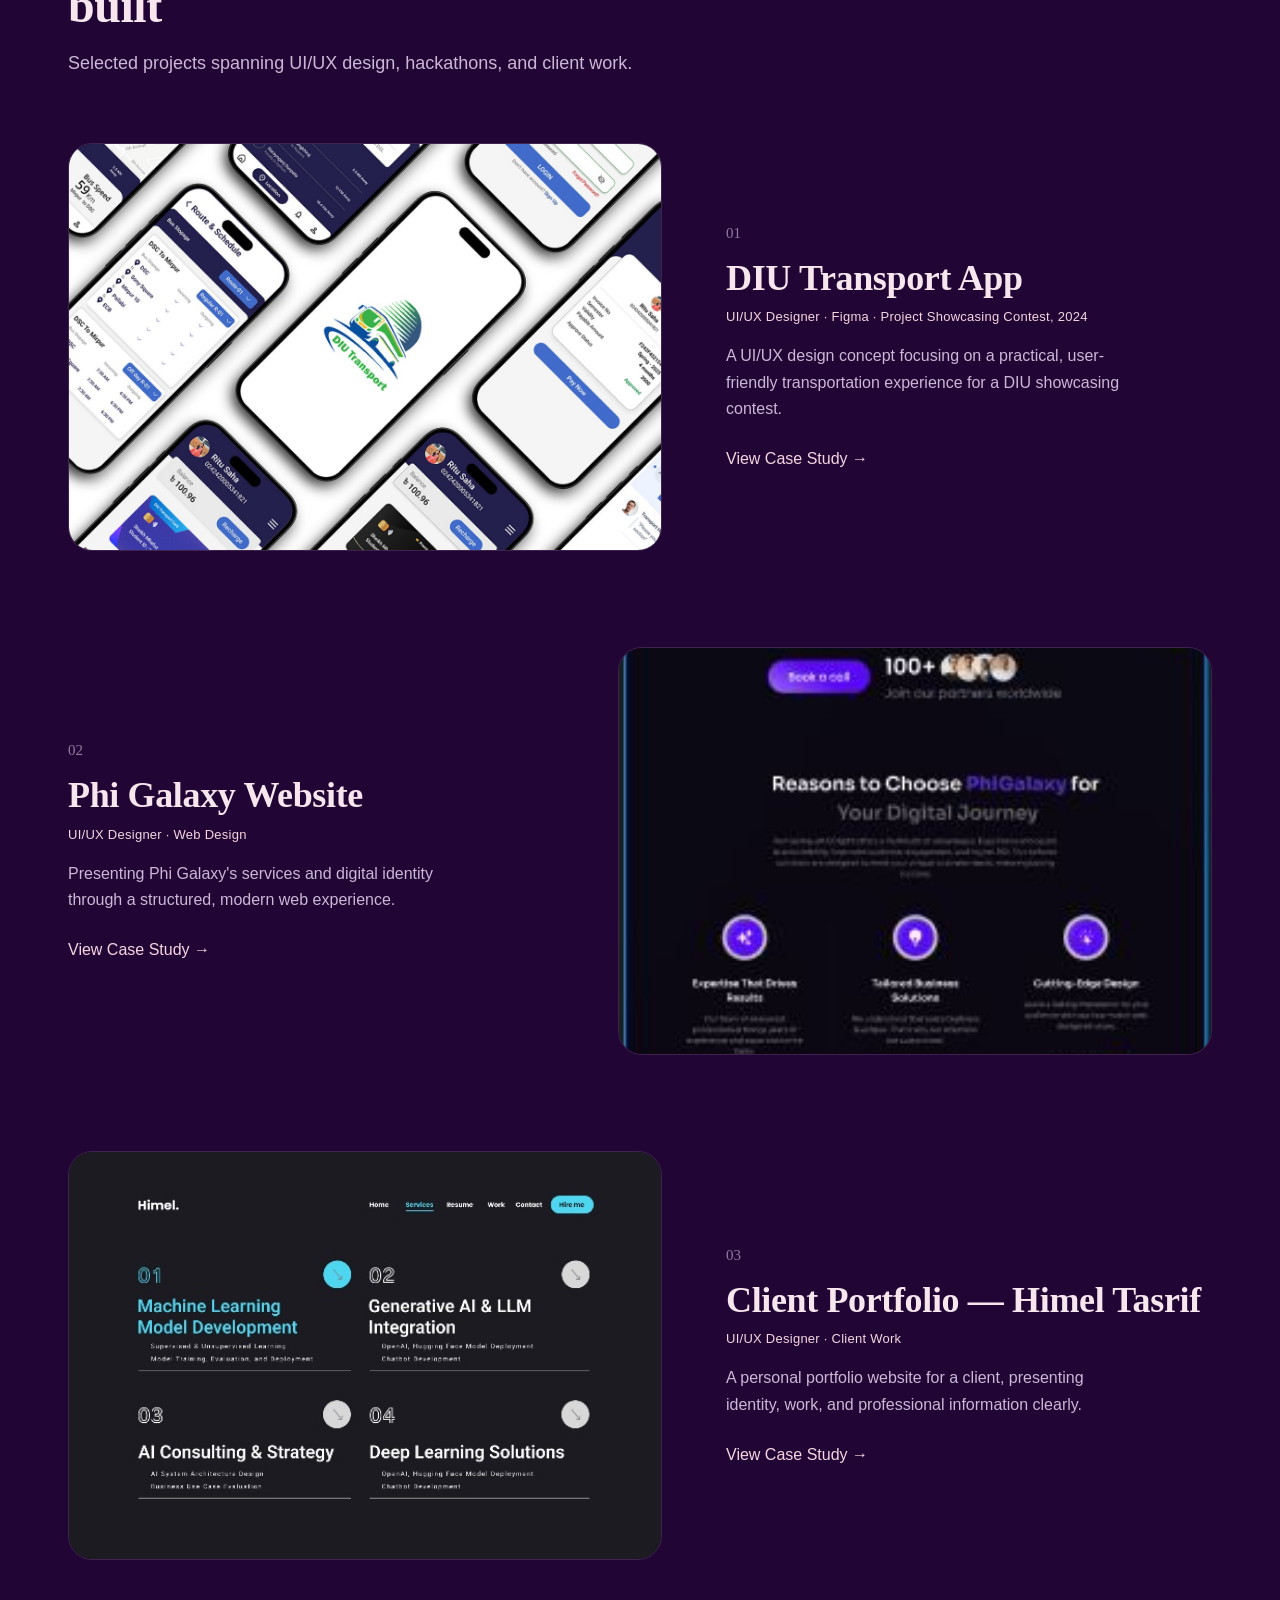
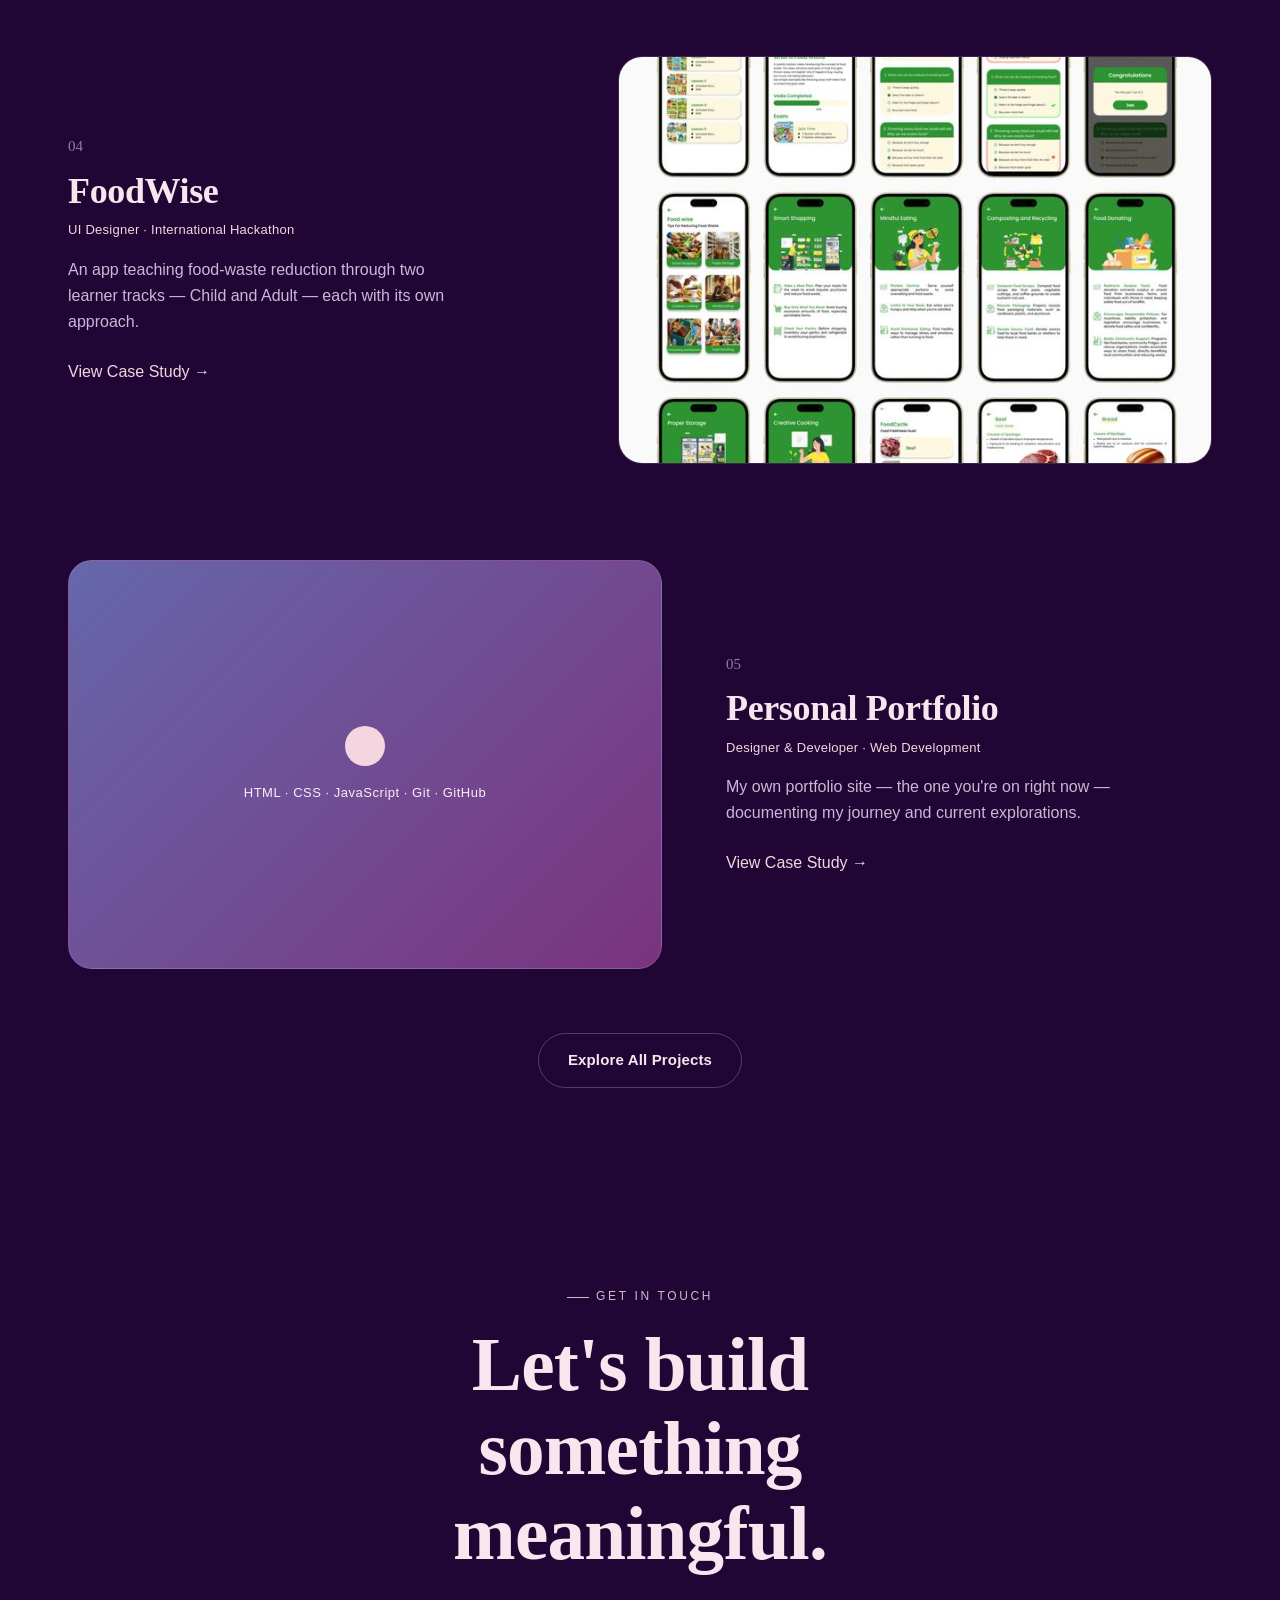
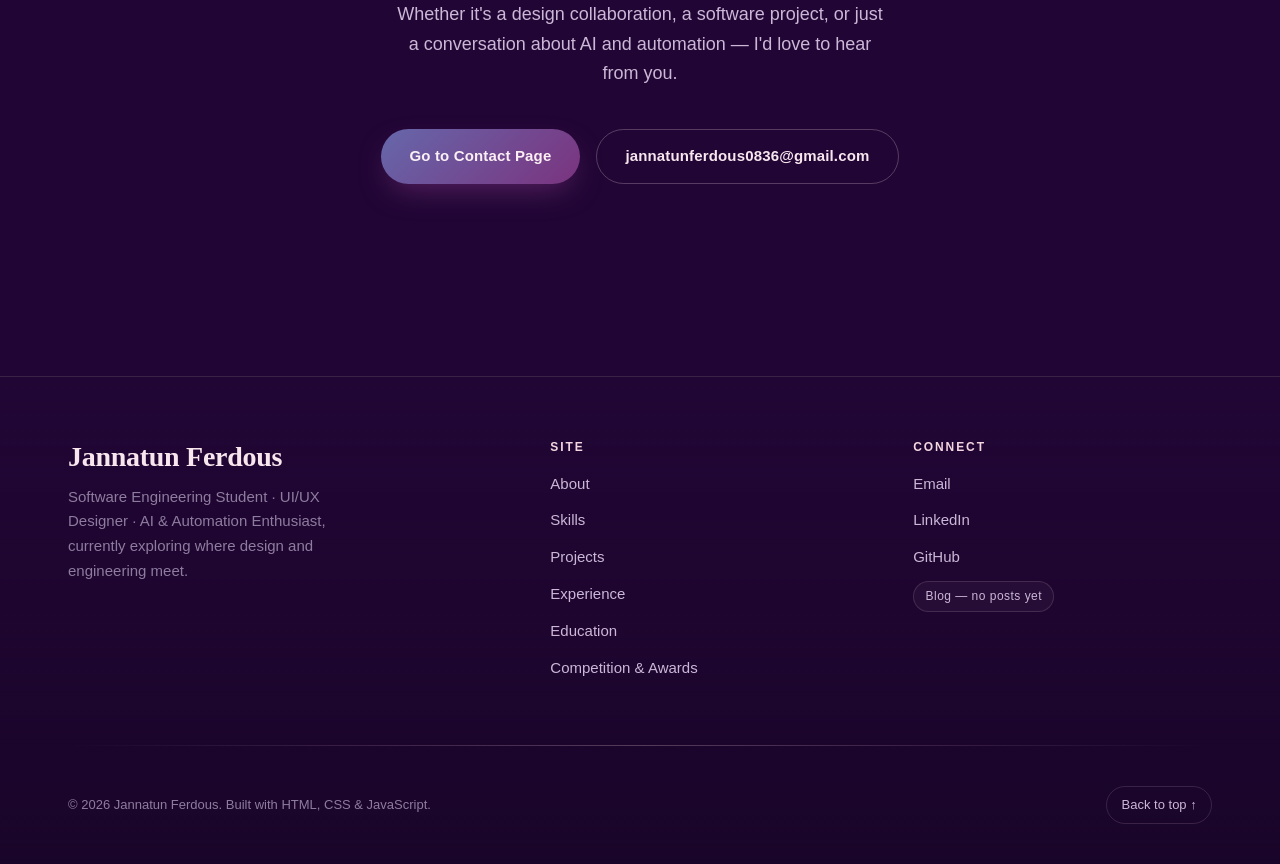
==== commit f400a482: "Add JavaScript for navigation, interactivity, and form handling" ====
--- a/index.html
+++ b/index.html
@@ -316,6 +316,6 @@
   </div>
 </footer>
 
-<!-- <script src="js/main.js"></script> -->
+<script src="js/main.js"></script>
 </body>
 </html>
